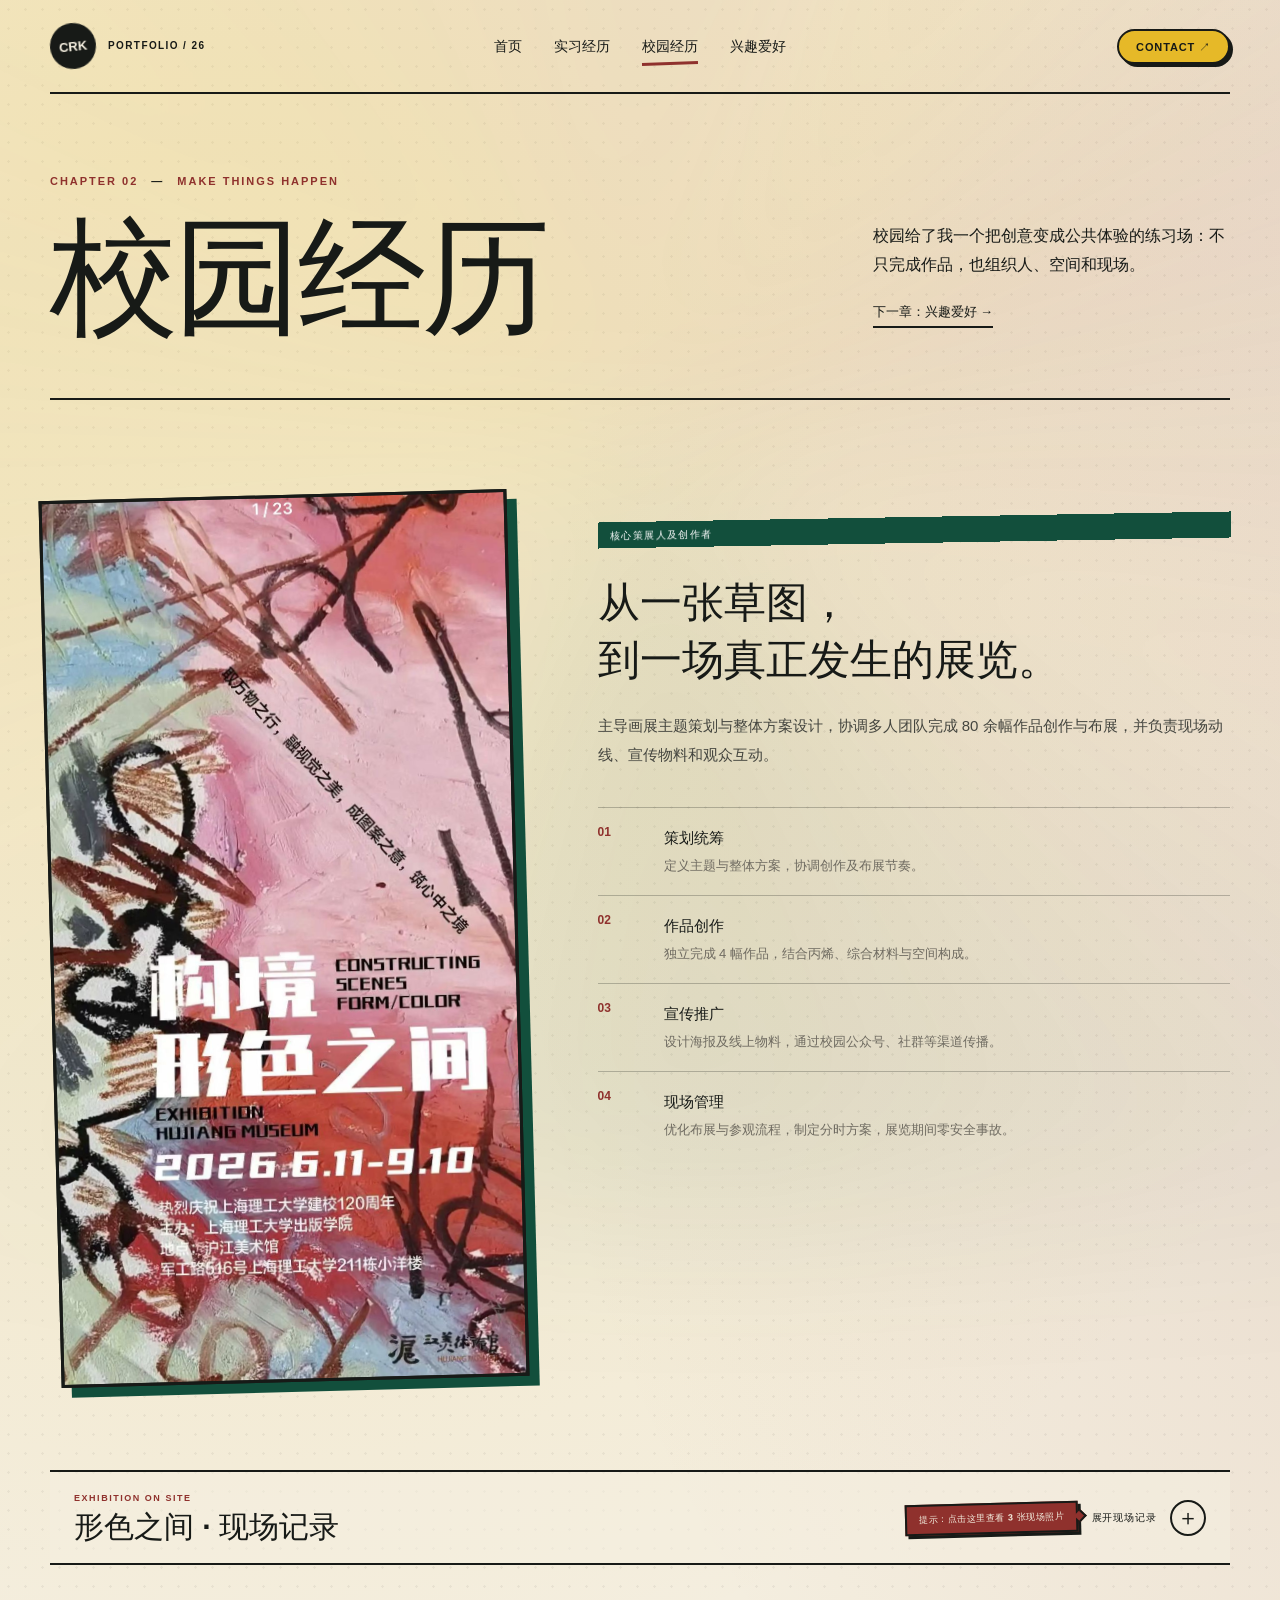
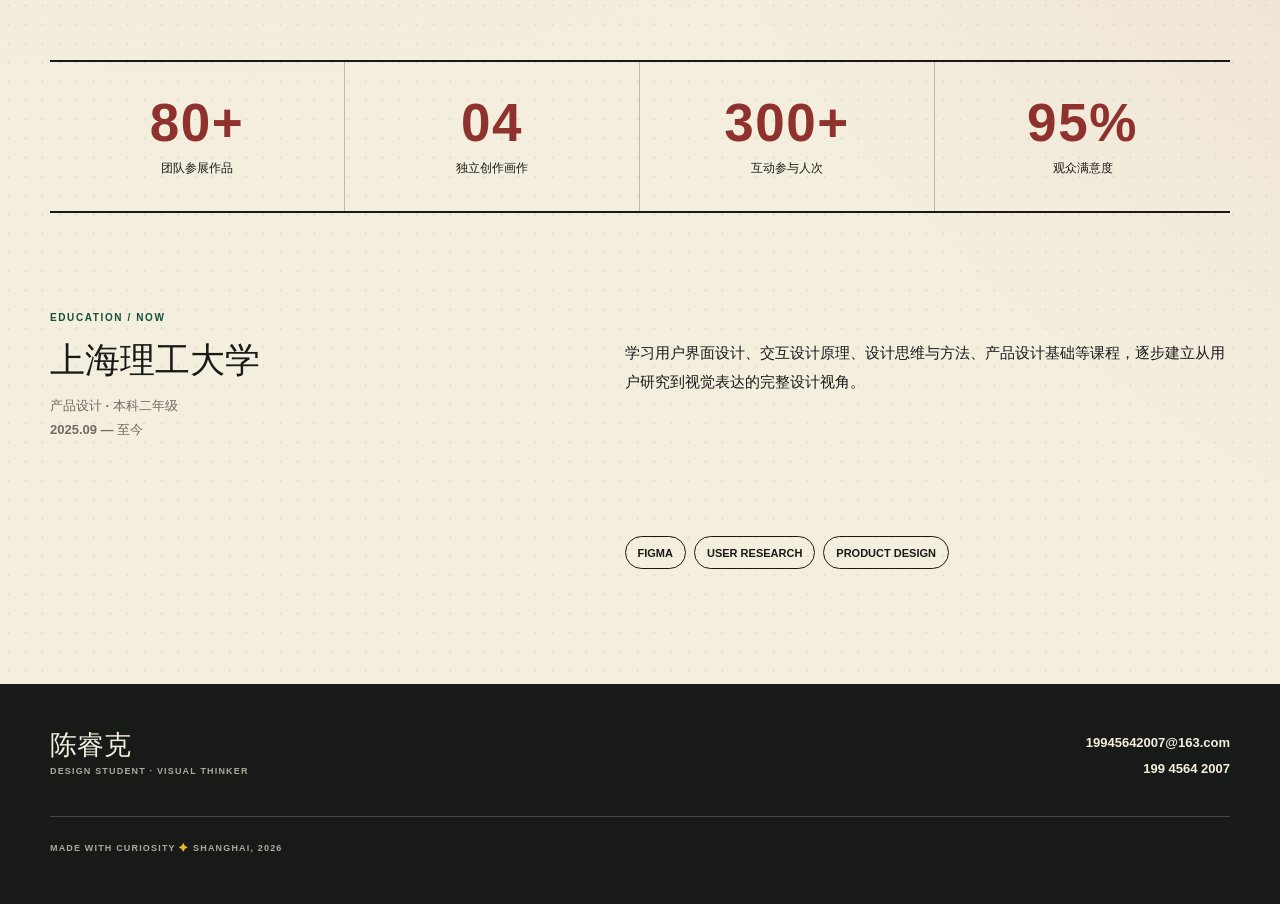
==== campus/index.html @ 0112d240 "Publish portfolio website" ====
<!DOCTYPE html><html lang="zh-CN"><head><meta charSet="utf-8"/><meta name="viewport" content="width=device-width, initial-scale=1"/><link rel="preload" href="/images/campus-exhibition-poster.jpg" as="image"/><link rel="preload" as="image" href="/images/campus-exhibition-works-01.jpg"/><link rel="preload" as="image" href="/images/campus-exhibition-works-02.jpg"/><link rel="preload" as="image" href="/images/campus-exhibition-works-03.jpg"/><link rel="stylesheet" href="/assets/index-DH_UTFpu.css" data-rsc-css-href="/assets/index-DH_UTFpu.css" data-precedence="vite-rsc/importer-resources"/><link rel="modulepreload" href="/assets/layout-segment-context-DCN4eJuO.js" crossorigin=""/><link rel="modulepreload" href="/assets/rolldown-runtime-S-ySWqyJ.js" crossorigin=""/><link rel="modulepreload" href="/assets/index-BiZocsfo.js" crossorigin=""/><link rel="modulepreload" href="/assets/framework-CXnKph_e.js" crossorigin=""/><link rel="modulepreload" href="/assets/SiteShell-CT0E9t0w.js" crossorigin=""/><link rel="modulepreload" href="/assets/link-DMBmaepp.js" crossorigin=""/><link rel="modulepreload" href="/assets/CampusExhibitionGallery-4nArXCiK.js" crossorigin=""/><title>陈睿克｜设计学生与视觉创作者</title><meta name="description" content="产品设计本科生陈睿克的个人网站：实习经历、校园经历、兴趣爱好与设计技能。"/><meta property="og:title" content="陈睿克｜设计学生与视觉创作者"/><meta property="og:description" content="产品设计本科生陈睿克的个人网站：实习经历、校园经历、兴趣爱好与设计技能。"/><meta property="og:type" content="website"/><meta property="og:image" content="https://127.0.0.1:4173/og.png"/><meta property="og:image:width" content="1536"/><meta property="og:image:height" content="804"/><meta property="og:image:alt" content="陈睿克个人网站手绘封面"/><meta name="twitter:card" content="summary_large_image"/><meta name="twitter:title" content="陈睿克｜设计学生与视觉创作者"/><meta name="twitter:description" content="产品设计本科生陈睿克的个人网站：实习经历、校园经历、兴趣爱好与设计技能。"/><meta name="twitter:image" content="https://127.0.0.1:4173/og.png"/><link rel="shortcut icon" href="https://127.0.0.1:4173/favicon.svg"/><link rel="icon" href="https://127.0.0.1:4173/favicon.svg"/><script>self.__VINEXT_RSC_PARAMS__={}</script><script>self.__VINEXT_RSC_NAV__={"pathname":"/campus","searchParams":[]}</script><link rel="modulepreload" href="/assets/index-BiZocsfo.js" />

<script>
document.addEventListener("click", function (event) {
  var link = event.target.closest && event.target.closest('a[href^="/"]');
  if (!link || link.target || event.metaKey || event.ctrlKey || event.shiftKey || event.altKey) return;
  event.preventDefault();
  event.stopImmediatePropagation();
  window.location.href = link.getAttribute("href");
}, true);
</script></head><body><div class="site-shell"><header class="site-header wrap"><a href="/" class="brand" aria-label="陈睿克个人网站首页"><span>CRK</span><i>PORTFOLIO / 26</i></a><nav aria-label="主要导航"><a href="/" class="">首页</a><a href="/experience" class="">实习经历</a><a href="/campus" class="active">校园经历</a><a href="/interests" class="">兴趣爱好</a></nav><a class="contact-pill" href="mailto:19945642007@163.com">CONTACT ↗</a></header><main><section class="page-intro wrap"><p class="page-index">CHAPTER <!-- -->02<!-- --> <span>—</span> <!-- -->MAKE THINGS HAPPEN</p><div class="page-intro-grid"><h1>校园经历</h1><div><p>校园给了我一个把创意变成公共体验的练习场：不只完成作品，也组织人、空间和现场。</p><a href="/interests">下一章：<!-- -->兴趣爱好<!-- --> →</a></div></div></section><section class="exhibition wrap"><div class="exhibition-poster real-exhibition-poster"><img src="/images/campus-exhibition-poster.jpg" alt="构境·形色之间展览正式海报"/></div><div class="exhibition-content"><div class="tag green-tag">核心策展人及创作者</div><h3>从一张草图，<br/>到一场真正发生的展览。</h3><p>主导画展主题策划与整体方案设计，协调多人团队完成 80 余幅作品创作与布展，并负责现场动线、宣传物料和观众互动。</p><ol class="process-list"><li><span>01</span><div><b>策划统筹</b><p>定义主题与整体方案，协调创作及布展节奏。</p></div></li><li><span>02</span><div><b>作品创作</b><p>独立完成 4 幅作品，结合丙烯、综合材料与空间构成。</p></div></li><li><span>03</span><div><b>宣传推广</b><p>设计海报及线上物料，通过校园公众号、社群等渠道传播。</p></div></li><li><span>04</span><div><b>现场管理</b><p>优化布展与参观流程，制定分时方案，展览期间零安全事故。</p></div></li></ol></div><section class="campus-gallery-fold"><button class="campus-gallery-toggle" type="button" aria-expanded="false" aria-controls="campus-exhibition-gallery-content"><span><i>EXHIBITION ON SITE</i><strong>形色之间 · 现场记录</strong></span><em><small class="campus-gallery-nudge">提示：点击这里查看 3 张现场照片</small><span class="campus-gallery-action">展开现场记录<b aria-hidden="true">＋</b></span></em></button><div class="campus-gallery-collapse" id="campus-exhibition-gallery-content" aria-hidden="true"><div class="campus-gallery-collapse-inner"><div class="campus-gallery-intro"><span>03 / ON SITE</span><p>从单幅作品到系列陈列，记录灯光、墙面与观看距离共同构成的展览现场。</p></div><div class="campus-exhibition-gallery" aria-label="形色之间画展现场照片"><figure class="campus-exhibition-photo campus-exhibition-photo-1"><button type="button" class="campus-photo-trigger" aria-label="放大查看：形色之间画展现场的四幅装裱作品" tabindex="-1"><img src="/images/campus-exhibition-works-01.jpg" alt="形色之间画展现场的四幅装裱作品"/><span class="photo-view-hint">点击查看 ↗</span></button><figcaption><span>0<!-- -->1</span>QUIET WALL<i>作品陈列</i></figcaption></figure><figure class="campus-exhibition-photo campus-exhibition-photo-2"><button type="button" class="campus-photo-trigger" aria-label="放大查看：形色之间画展现场的彩色绘画作品" tabindex="-1"><img src="/images/campus-exhibition-works-02.jpg" alt="形色之间画展现场的彩色绘画作品"/><span class="photo-view-hint">点击查看 ↗</span></button><figcaption><span>0<!-- -->2</span>COLOR STUDIES<i>色彩实验</i></figcaption></figure><figure class="campus-exhibition-photo campus-exhibition-photo-3"><button type="button" class="campus-photo-trigger" aria-label="放大查看：形色之间画展现场的袜子主题系列作品" tabindex="-1"><img src="/images/campus-exhibition-works-03.jpg" alt="形色之间画展现场的袜子主题系列作品"/><span class="photo-view-hint">点击查看 ↗</span></button><figcaption><span>0<!-- -->3</span>SERIES DISPLAY<i>系列布展</i></figcaption></figure></div></div></div></section></section><section class="metrics wrap" aria-label="画展成果数据"><div><strong>80+</strong><span>团队参展作品</span></div><div><strong>04</strong><span>独立创作画作</span></div><div><strong>300+</strong><span>互动参与人次</span></div><div><strong>95%</strong><span>观众满意度</span></div></section><section class="education wrap"><div><p>EDUCATION / NOW</p><h2>上海理工大学</h2><span>产品设计 · 本科二年级<br/>2025.09 — 至今</span></div><p>学习用户界面设计、交互设计原理、设计思维与方法、产品设计基础等课程，逐步建立从用户研究到视觉表达的完整设计视角。</p><div class="course-stamps"><span>FIGMA</span><span>USER RESEARCH</span><span>PRODUCT DESIGN</span></div></section></main><footer class="site-footer"><div class="wrap footer-inner"><div><b>陈睿克</b><span>DESIGN STUDENT · VISUAL THINKER</span></div><div class="footer-contact"><a href="mailto:19945642007@163.com">19945642007@163.com</a><a href="tel:19945642007">199 4564 2007</a></div><p>MADE WITH CURIOSITY <span>✦</span> SHANGHAI, 2026</p></div></footer></div><script id="_R_">import("/assets/index-BiZocsfo.js")</script></body></html><script>self.__VINEXT_RSC_CHUNKS__=self.__VINEXT_RSC_CHUNKS__||[];self.__VINEXT_RSC_CHUNKS__.push("2:I[\"8a1c26e77cc3\",[],\"Children\",1]\n3:I[\"e562e7309659\",[],\"LayoutSegmentProvider\",1]\n4:I[\"8a1c26e77cc3\",[],\"Slot\",1]\n5:I[\"d041429ec63f\",[],\"RedirectBoundary\",1]\n:HL[\"/assets/index-DH_UTFpu.css\",\"style\"]\n")</script><script>self.__VINEXT_RSC_CHUNKS__=self.__VINEXT_RSC_CHUNKS__||[];self.__VINEXT_RSC_CHUNKS__.push("0:{\"__route\":\"route:/campus\",\"__interceptionContext\":null,\"__layoutIds\":[\"layout:/\"],\"__rootLayout\":\"/\",\"page:/campus\":\"$L1\",\"layout:/\":[[[[\"$\",\"link\",\"css:/assets/index-DH_UTFpu.css\",{\"rel\":\"stylesheet\",\"precedence\":\"vite-rsc/importer-resources\",\"href\":\"/assets/index-DH_UTFpu.css\",\"data-rsc-css-href\":\"/assets/index-DH_UTFpu.css\"}],\"$undefined\"],[\"$\",\"html\",null,{\"lang\":\"zh-CN\",\"children\":[\"$\",\"body\",null,{\"children\":[\"$\",\"$L2\",null,{}]}]}]],null],\"route:/campus\":[[[\"$\",\"meta\",null,{\"charSet\":\"utf-8\"}],[[\"$\",\"title\",\"0\",{\"children\":\"陈睿克｜设计学生与视觉创作者\"}],[\"$\",\"meta\",\"1\",{\"name\":\"description\",\"content\":\"产品设计本科生陈睿克的个人网站：实习经历、校园经历、兴趣爱好与设计技能。\"}],[\"$\",\"meta\",\"2\",{\"property\":\"og:title\",\"content\":\"陈睿克｜设计学生与视觉创作者\"}],[\"$\",\"meta\",\"3\",{\"property\":\"og:description\",\"content\":\"产品设计本科生陈睿克的个人网站：实习经历、校园经历、兴趣爱好与设计技能。\"}],[\"$\",\"meta\",\"4\",{\"property\":\"og:type\",\"content\":\"website\"}],[\"$\",\"meta\",\"5\",{\"property\":\"og:image\",\"content\":\"https://127.0.0.1:4173/og.png\"}],[\"$\",\"meta\",\"6\",{\"property\":\"og:image:width\",\"content\":\"1536\"}],[\"$\",\"meta\",\"7\",{\"property\":\"og:image:height\",\"content\":\"804\"}],[\"$\",\"meta\",\"8\",{\"property\":\"og:image:alt\",\"content\":\"陈睿克个人网站手绘封面\"}],[\"$\",\"meta\",\"9\",{\"name\":\"twitter:card\",\"content\":\"summary_large_image\"}],[\"$\",\"meta\",\"10\",{\"name\":\"twitter:title\",\"content\":\"陈睿克｜设计学生与视觉创作者\"}],[\"$\",\"meta\",\"11\",{\"name\":\"twitter:description\",\"content\":\"产品设计本科生陈睿克的个人网站：实习经历、校园经历、兴趣爱好与设计技能。\"}],[\"$\",\"meta\",\"12\",{\"name\":\"twitter:image\",\"content\":\"https://127.0.0.1:4173/og.png\"}],[\"$\",\"link\",\"13\",{\"rel\":\"shortcut icon\",\"href\":\"https://127.0.0.1:4173/favicon.svg\"}],[\"$\",\"link\",\"14\",{\"rel\":\"icon\",\"href\":\"https://127.0.0.1:4173/favicon.svg\"}]],[[\"$\",\"meta\",\"0\",{\"name\":\"viewport\",\"content\":\"width=device-width, initial-scale=1\"}]]],[\"$\",\"$L3\",null,{\"segmentMap\":{\"children\":[\"campus\"]},\"children\":[\"$\",\"$L4\",null,{\"id\":\"layout:/\",\"parallelSlots\":\"$undefined\",\"children\":[\"$\",\"$L5\",null,{\"children\":[\"$\",\"$L3\",null,{\"segmentMap\":{\"children\":[]},\"children\":[\"$\",\"$L4\",null,{\"id\":\"page:/campus\"}]}]}]}]}]],\"__layoutFlags\":{\"layout:/\":\"s\"},\"__artifactCompatibility\":{\"schemaVersion\":1,\"graphVersion\":\"app-route-graph:dl4z1q60rl8c\",\"deploymentVersion\":\"9582cb26-d1fb-45c5-b78e-2c223cf45bc8\",\"appElementsSchemaVersion\":1,\"rscPayloadSchemaVersion\":1,\"rootBoundaryId\":\"/\",\"renderEpoch\":null}}\n")</script><script>self.__VINEXT_RSC_CHUNKS__=self.__VINEXT_RSC_CHUNKS__||[];self.__VINEXT_RSC_CHUNKS__.push("6:I[\"9174d106898b\",[],\"SiteShell\",1]\n7:I[\"c2747888630f\",[],\"default\",1]\n8:I[\"4f0d2c75cdfd\",[],\"CampusExhibitionGallery\",1]\n:HL[\"/images/campus-exhibition-poster.jpg\",\"image\"]\n")</script><script>self.__VINEXT_RSC_CHUNKS__=self.__VINEXT_RSC_CHUNKS__||[];self.__VINEXT_RSC_CHUNKS__.push("1:[\"$\",\"$L6\",null,{\"children\":[\"$\",\"main\",null,{\"children\":[[\"$\",\"section\",null,{\"className\":\"page-intro wrap\",\"children\":[[\"$\",\"p\",null,{\"className\":\"page-index\",\"children\":[\"CHAPTER \",\"02\",\" \",[\"$\",\"span\",null,{\"children\":\"—\"}],\" \",\"MAKE THINGS HAPPEN\"]}],[\"$\",\"div\",null,{\"className\":\"page-intro-grid\",\"children\":[[\"$\",\"h1\",null,{\"children\":\"校园经历\"}],[\"$\",\"div\",null,{\"children\":[[\"$\",\"p\",null,{\"children\":\"校园给了我一个把创意变成公共体验的练习场：不只完成作品，也组织人、空间和现场。\"}],[\"$\",\"$L7\",null,{\"href\":\"/interests\",\"children\":[\"下一章：\",\"兴趣爱好\",\" →\"]}]]}]]}]]}],[\"$\",\"section\",null,{\"className\":\"exhibition wrap\",\"children\":[[\"$\",\"div\",null,{\"className\":\"exhibition-poster real-exhibition-poster\",\"children\":[\"$\",\"img\",null,{\"src\":\"/images/campus-exhibition-poster.jpg\",\"alt\":\"构境·形色之间展览正式海报\"}]}],[\"$\",\"div\",null,{\"className\":\"exhibition-content\",\"children\":[[\"$\",\"div\",null,{\"className\":\"tag green-tag\",\"children\":\"核心策展人及创作者\"}],[\"$\",\"h3\",null,{\"children\":[\"从一张草图，\",[\"$\",\"br\",null,{}],\"到一场真正发生的展览。\"]}],[\"$\",\"p\",null,{\"children\":\"主导画展主题策划与整体方案设计，协调多人团队完成 80 余幅作品创作与布展，并负责现场动线、宣传物料和观众互动。\"}],[\"$\",\"ol\",null,{\"className\":\"process-list\",\"children\":[[\"$\",\"li\",null,{\"children\":[[\"$\",\"span\",null,{\"children\":\"01\"}],[\"$\",\"div\",null,{\"children\":[[\"$\",\"b\",null,{\"children\":\"策划统筹\"}],[\"$\",\"p\",null,{\"children\":\"定义主题与整体方案，协调创作及布展节奏。\"}]]}]]}],[\"$\",\"li\",null,{\"children\":[[\"$\",\"span\",null,{\"children\":\"02\"}],[\"$\",\"div\",null,{\"children\":[[\"$\",\"b\",null,{\"children\":\"作品创作\"}],[\"$\",\"p\",null,{\"children\":\"独立完成 4 幅作品，结合丙烯、综合材料与空间构成。\"}]]}]]}],[\"$\",\"li\",null,{\"children\":[[\"$\",\"span\",null,{\"children\":\"03\"}],[\"$\",\"div\",null,{\"children\":[[\"$\",\"b\",null,{\"children\":\"宣传推广\"}],[\"$\",\"p\",null,{\"children\":\"设计海报及线上物料，通过校园公众号、社群等渠道传播。\"}]]}]]}],[\"$\",\"li\",null,{\"children\":[[\"$\",\"span\",null,{\"children\":\"04\"}],[\"$\",\"div\",null,{\"children\":[[\"$\",\"b\",null,{\"children\":\"现场管理\"}],[\"$\",\"p\",null,{\"children\":\"优化布展与参观流程，制定分时方案，展览期间零安全事故。\"}]]}]]}]]}]]}],[\"$\",\"$L8\",null,{}]]}],[\"$\",\"section\",null,{\"className\":\"metrics wrap\",\"aria-label\":\"画展成果数据\",\"children\":[[\"$\",\"div\",\"团队参展作品\",{\"children\":[[\"$\",\"strong\",null,{\"children\":\"80+\"}],[\"$\",\"span\",null,{\"children\":\"团队参展作品\"}]]}],[\"$\",\"div\",\"独立创作画作\",{\"children\":[[\"$\",\"strong\",null,{\"children\":\"04\"}],[\"$\",\"span\",null,{\"children\":\"独立创作画作\"}]]}],[\"$\",\"div\",\"互动参与人次\",{\"children\":[[\"$\",\"strong\",null,{\"children\":\"300+\"}],[\"$\",\"span\",null,{\"children\":\"互动参与人次\"}]]}],[\"$\",\"div\",\"观众满意度\",{\"children\":[[\"$\",\"strong\",null,{\"children\":\"95%\"}],[\"$\",\"span\",null,{\"children\":\"观众满意度\"}]]}]]}],[\"$\",\"section\",null,{\"className\":\"education wrap\",\"children\":[[\"$\",\"div\",null,{\"children\":[[\"$\",\"p\",null,{\"children\":\"EDUCATION / NOW\"}],[\"$\",\"h2\",null,{\"children\":\"上海理工大学\"}],[\"$\",\"span\",null,{\"children\":[\"产品设计 · 本科二年级\",[\"$\",\"br\",null,{}],\"2025.09 — 至今\"]}]]}],[\"$\",\"p\",null,{\"children\":\"学习用户界面设计、交互设计原理、设计思维与方法、产品设计基础等课程，逐步建立从用户研究到视觉表达的完整设计视角。\"}],[\"$\",\"div\",null,{\"className\":\"course-stamps\",\"children\":[[\"$\",\"span\",null,{\"children\":\"FIGMA\"}],[\"$\",\"span\",null,{\"children\":\"USER RESEARCH\"}],[\"$\",\"span\",null,{\"children\":\"PRODUCT DESIGN\"}]]}]]}]]}]}]\n")</script><script>self.__VINEXT_RSC_DONE__=true</script>
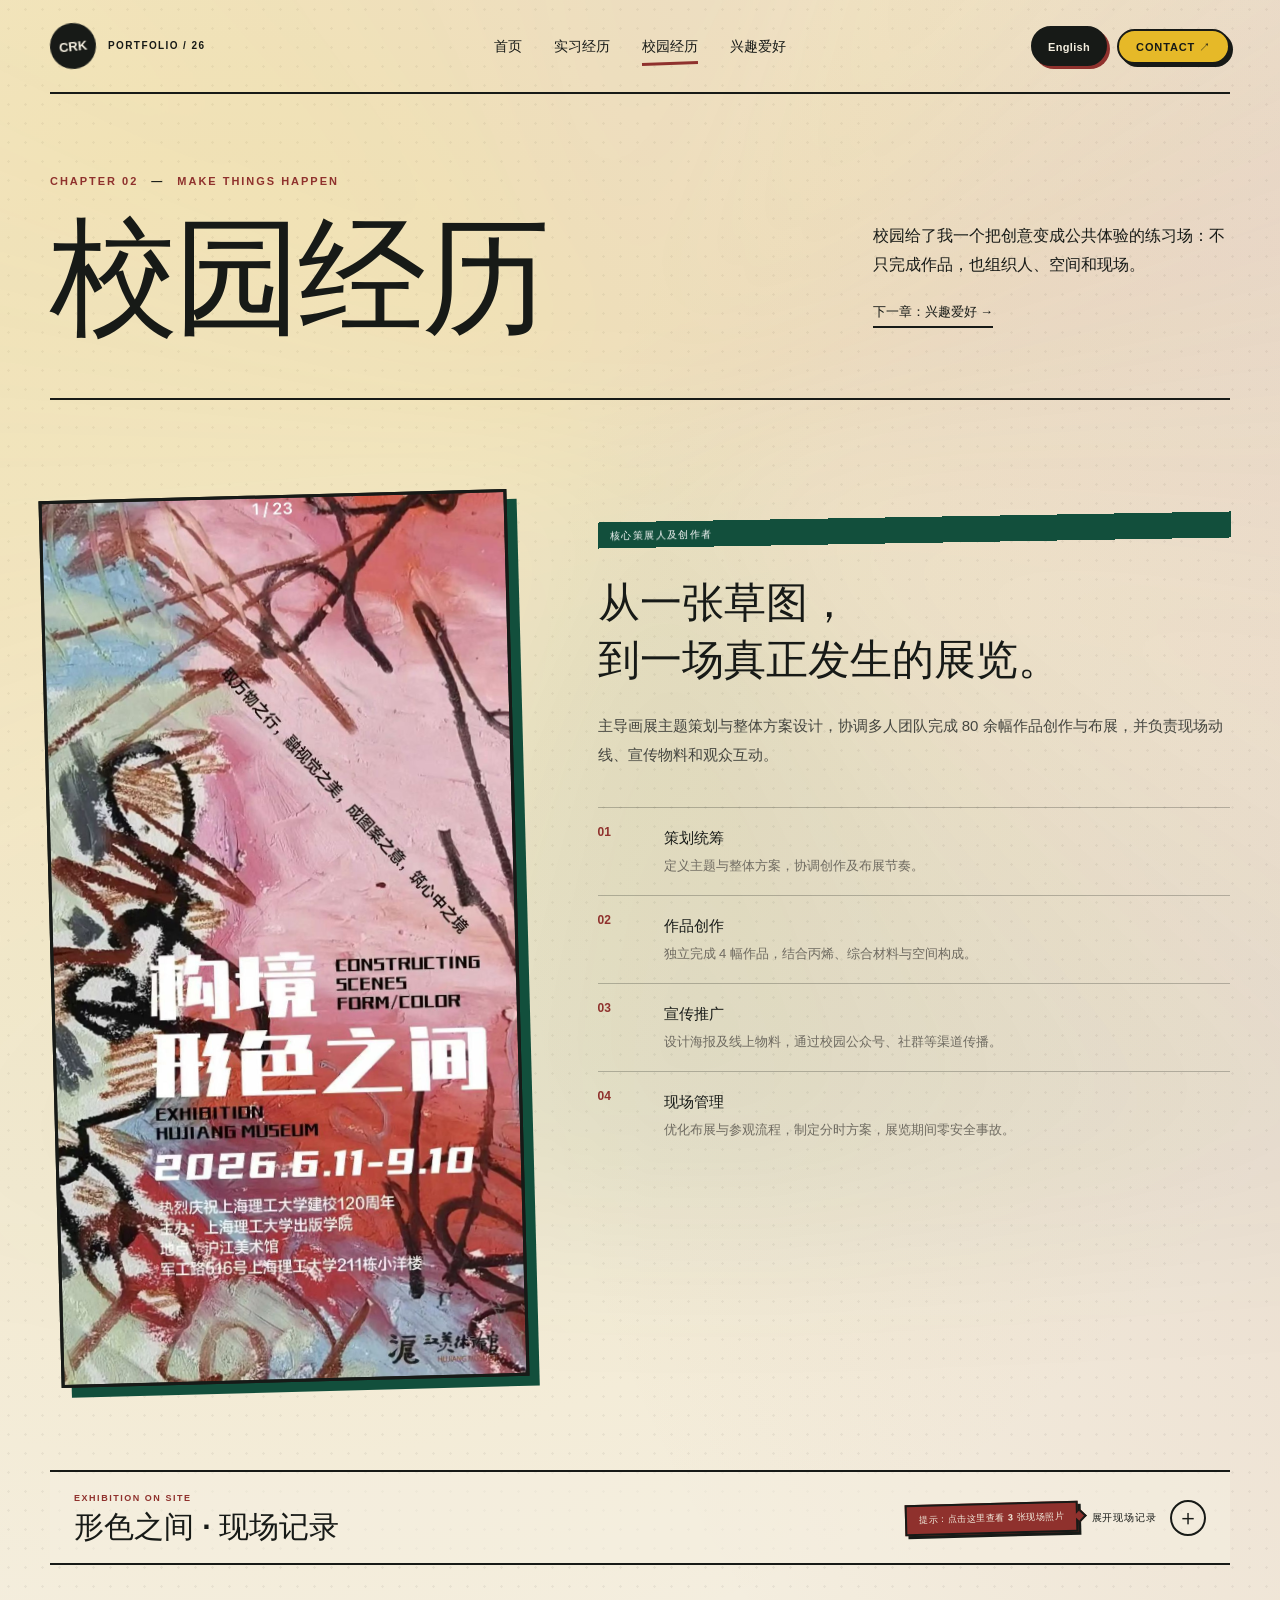
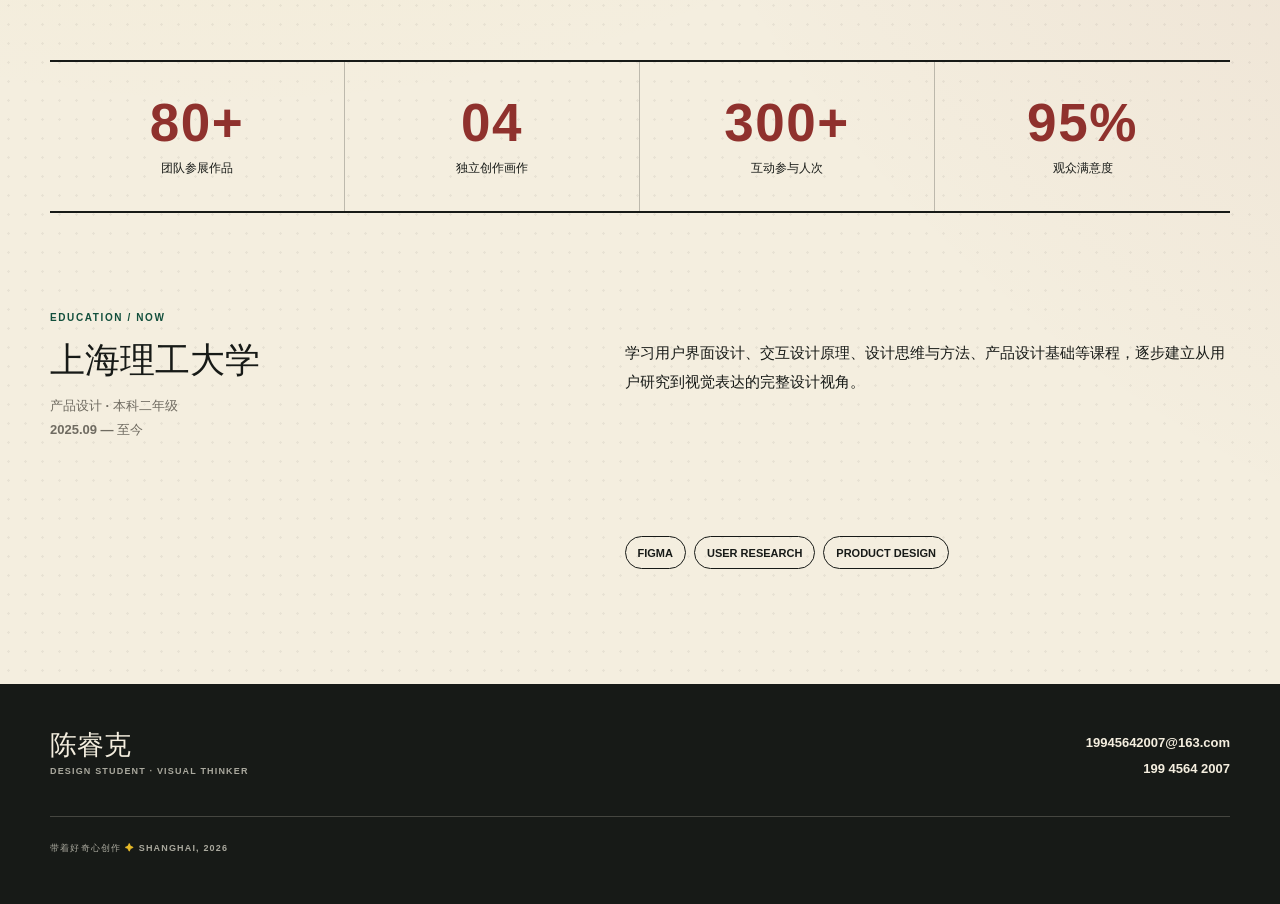
==== commit c6a337c1: "Publish portfolio website" ====
--- a/campus/index.html
+++ b/campus/index.html
@@ -1,4 +1,4 @@
-<!DOCTYPE html><html lang="zh-CN"><head><meta charSet="utf-8"/><meta name="viewport" content="width=device-width, initial-scale=1"/><link rel="preload" href="/images/campus-exhibition-poster.jpg" as="image"/><link rel="preload" as="image" href="/images/campus-exhibition-works-01.jpg"/><link rel="preload" as="image" href="/images/campus-exhibition-works-02.jpg"/><link rel="preload" as="image" href="/images/campus-exhibition-works-03.jpg"/><link rel="stylesheet" href="/assets/index-DH_UTFpu.css" data-rsc-css-href="/assets/index-DH_UTFpu.css" data-precedence="vite-rsc/importer-resources"/><link rel="modulepreload" href="/assets/layout-segment-context-DCN4eJuO.js" crossorigin=""/><link rel="modulepreload" href="/assets/rolldown-runtime-S-ySWqyJ.js" crossorigin=""/><link rel="modulepreload" href="/assets/index-BiZocsfo.js" crossorigin=""/><link rel="modulepreload" href="/assets/framework-CXnKph_e.js" crossorigin=""/><link rel="modulepreload" href="/assets/SiteShell-CT0E9t0w.js" crossorigin=""/><link rel="modulepreload" href="/assets/link-DMBmaepp.js" crossorigin=""/><link rel="modulepreload" href="/assets/CampusExhibitionGallery-4nArXCiK.js" crossorigin=""/><title>陈睿克｜设计学生与视觉创作者</title><meta name="description" content="产品设计本科生陈睿克的个人网站：实习经历、校园经历、兴趣爱好与设计技能。"/><meta property="og:title" content="陈睿克｜设计学生与视觉创作者"/><meta property="og:description" content="产品设计本科生陈睿克的个人网站：实习经历、校园经历、兴趣爱好与设计技能。"/><meta property="og:type" content="website"/><meta property="og:image" content="https://127.0.0.1:4173/og.png"/><meta property="og:image:width" content="1536"/><meta property="og:image:height" content="804"/><meta property="og:image:alt" content="陈睿克个人网站手绘封面"/><meta name="twitter:card" content="summary_large_image"/><meta name="twitter:title" content="陈睿克｜设计学生与视觉创作者"/><meta name="twitter:description" content="产品设计本科生陈睿克的个人网站：实习经历、校园经历、兴趣爱好与设计技能。"/><meta name="twitter:image" content="https://127.0.0.1:4173/og.png"/><link rel="shortcut icon" href="https://127.0.0.1:4173/favicon.svg"/><link rel="icon" href="https://127.0.0.1:4173/favicon.svg"/><script>self.__VINEXT_RSC_PARAMS__={}</script><script>self.__VINEXT_RSC_NAV__={"pathname":"/campus","searchParams":[]}</script><link rel="modulepreload" href="/assets/index-BiZocsfo.js" />
+<!DOCTYPE html><html lang="zh-CN"><head><meta charSet="utf-8"/><meta name="viewport" content="width=device-width, initial-scale=1"/><link rel="preload" as="image" href="/images/campus-exhibition-poster.jpg"/><link rel="preload" as="image" href="/images/campus-exhibition-works-01.jpg"/><link rel="preload" as="image" href="/images/campus-exhibition-works-02.jpg"/><link rel="preload" as="image" href="/images/campus-exhibition-works-03.jpg"/><link rel="stylesheet" href="/assets/index-U145ov5Q.css" data-rsc-css-href="/assets/index-U145ov5Q.css" data-precedence="vite-rsc/importer-resources"/><link rel="modulepreload" href="/assets/layout-segment-context-CY2a5dEZ.js" crossorigin=""/><link rel="modulepreload" href="/assets/rolldown-runtime-S-ySWqyJ.js" crossorigin=""/><link rel="modulepreload" href="/assets/index-kodNyCSy.js" crossorigin=""/><link rel="modulepreload" href="/assets/framework-CXnKph_e.js" crossorigin=""/><link rel="modulepreload" href="/assets/LanguageProvider-CCa76IxM.js" crossorigin=""/><link rel="modulepreload" href="/assets/page-CuTUeiBF.js" crossorigin=""/><link rel="modulepreload" href="/assets/SiteShell-BEFU6zHC.js" crossorigin=""/><link rel="modulepreload" href="/assets/PageIntro-BhbNB2Yt.js" crossorigin=""/><title>陈睿克｜设计学生与视觉创作者</title><meta name="description" content="产品设计本科生陈睿克的个人网站：实习经历、校园经历、兴趣爱好与设计技能。"/><meta property="og:title" content="陈睿克｜设计学生与视觉创作者"/><meta property="og:description" content="产品设计本科生陈睿克的个人网站：实习经历、校园经历、兴趣爱好与设计技能。"/><meta property="og:type" content="website"/><meta property="og:image" content="https://127.0.0.1:4173/og.png"/><meta property="og:image:width" content="1536"/><meta property="og:image:height" content="804"/><meta property="og:image:alt" content="陈睿克个人网站手绘封面"/><meta name="twitter:card" content="summary_large_image"/><meta name="twitter:title" content="陈睿克｜设计学生与视觉创作者"/><meta name="twitter:description" content="产品设计本科生陈睿克的个人网站：实习经历、校园经历、兴趣爱好与设计技能。"/><meta name="twitter:image" content="https://127.0.0.1:4173/og.png"/><link rel="shortcut icon" href="https://127.0.0.1:4173/favicon.svg"/><link rel="icon" href="https://127.0.0.1:4173/favicon.svg"/><script>self.__VINEXT_RSC_PARAMS__={}</script><script>self.__VINEXT_RSC_NAV__={"pathname":"/campus","searchParams":[]}</script><link rel="modulepreload" href="/assets/index-kodNyCSy.js" />
 
 <script>
 document.addEventListener("click", function (event) {
@@ -8,4 +8,4 @@
   event.stopImmediatePropagation();
   window.location.href = link.getAttribute("href");
 }, true);
-</script></head><body><div class="site-shell"><header class="site-header wrap"><a href="/" class="brand" aria-label="陈睿克个人网站首页"><span>CRK</span><i>PORTFOLIO / 26</i></a><nav aria-label="主要导航"><a href="/" class="">首页</a><a href="/experience" class="">实习经历</a><a href="/campus" class="active">校园经历</a><a href="/interests" class="">兴趣爱好</a></nav><a class="contact-pill" href="mailto:19945642007@163.com">CONTACT ↗</a></header><main><section class="page-intro wrap"><p class="page-index">CHAPTER <!-- -->02<!-- --> <span>—</span> <!-- -->MAKE THINGS HAPPEN</p><div class="page-intro-grid"><h1>校园经历</h1><div><p>校园给了我一个把创意变成公共体验的练习场：不只完成作品，也组织人、空间和现场。</p><a href="/interests">下一章：<!-- -->兴趣爱好<!-- --> →</a></div></div></section><section class="exhibition wrap"><div class="exhibition-poster real-exhibition-poster"><img src="/images/campus-exhibition-poster.jpg" alt="构境·形色之间展览正式海报"/></div><div class="exhibition-content"><div class="tag green-tag">核心策展人及创作者</div><h3>从一张草图，<br/>到一场真正发生的展览。</h3><p>主导画展主题策划与整体方案设计，协调多人团队完成 80 余幅作品创作与布展，并负责现场动线、宣传物料和观众互动。</p><ol class="process-list"><li><span>01</span><div><b>策划统筹</b><p>定义主题与整体方案，协调创作及布展节奏。</p></div></li><li><span>02</span><div><b>作品创作</b><p>独立完成 4 幅作品，结合丙烯、综合材料与空间构成。</p></div></li><li><span>03</span><div><b>宣传推广</b><p>设计海报及线上物料，通过校园公众号、社群等渠道传播。</p></div></li><li><span>04</span><div><b>现场管理</b><p>优化布展与参观流程，制定分时方案，展览期间零安全事故。</p></div></li></ol></div><section class="campus-gallery-fold"><button class="campus-gallery-toggle" type="button" aria-expanded="false" aria-controls="campus-exhibition-gallery-content"><span><i>EXHIBITION ON SITE</i><strong>形色之间 · 现场记录</strong></span><em><small class="campus-gallery-nudge">提示：点击这里查看 3 张现场照片</small><span class="campus-gallery-action">展开现场记录<b aria-hidden="true">＋</b></span></em></button><div class="campus-gallery-collapse" id="campus-exhibition-gallery-content" aria-hidden="true"><div class="campus-gallery-collapse-inner"><div class="campus-gallery-intro"><span>03 / ON SITE</span><p>从单幅作品到系列陈列，记录灯光、墙面与观看距离共同构成的展览现场。</p></div><div class="campus-exhibition-gallery" aria-label="形色之间画展现场照片"><figure class="campus-exhibition-photo campus-exhibition-photo-1"><button type="button" class="campus-photo-trigger" aria-label="放大查看：形色之间画展现场的四幅装裱作品" tabindex="-1"><img src="/images/campus-exhibition-works-01.jpg" alt="形色之间画展现场的四幅装裱作品"/><span class="photo-view-hint">点击查看 ↗</span></button><figcaption><span>0<!-- -->1</span>QUIET WALL<i>作品陈列</i></figcaption></figure><figure class="campus-exhibition-photo campus-exhibition-photo-2"><button type="button" class="campus-photo-trigger" aria-label="放大查看：形色之间画展现场的彩色绘画作品" tabindex="-1"><img src="/images/campus-exhibition-works-02.jpg" alt="形色之间画展现场的彩色绘画作品"/><span class="photo-view-hint">点击查看 ↗</span></button><figcaption><span>0<!-- -->2</span>COLOR STUDIES<i>色彩实验</i></figcaption></figure><figure class="campus-exhibition-photo campus-exhibition-photo-3"><button type="button" class="campus-photo-trigger" aria-label="放大查看：形色之间画展现场的袜子主题系列作品" tabindex="-1"><img src="/images/campus-exhibition-works-03.jpg" alt="形色之间画展现场的袜子主题系列作品"/><span class="photo-view-hint">点击查看 ↗</span></button><figcaption><span>0<!-- -->3</span>SERIES DISPLAY<i>系列布展</i></figcaption></figure></div></div></div></section></section><section class="metrics wrap" aria-label="画展成果数据"><div><strong>80+</strong><span>团队参展作品</span></div><div><strong>04</strong><span>独立创作画作</span></div><div><strong>300+</strong><span>互动参与人次</span></div><div><strong>95%</strong><span>观众满意度</span></div></section><section class="education wrap"><div><p>EDUCATION / NOW</p><h2>上海理工大学</h2><span>产品设计 · 本科二年级<br/>2025.09 — 至今</span></div><p>学习用户界面设计、交互设计原理、设计思维与方法、产品设计基础等课程，逐步建立从用户研究到视觉表达的完整设计视角。</p><div class="course-stamps"><span>FIGMA</span><span>USER RESEARCH</span><span>PRODUCT DESIGN</span></div></section></main><footer class="site-footer"><div class="wrap footer-inner"><div><b>陈睿克</b><span>DESIGN STUDENT · VISUAL THINKER</span></div><div class="footer-contact"><a href="mailto:19945642007@163.com">19945642007@163.com</a><a href="tel:19945642007">199 4564 2007</a></div><p>MADE WITH CURIOSITY <span>✦</span> SHANGHAI, 2026</p></div></footer></div><script id="_R_">import("/assets/index-BiZocsfo.js")</script></body></html><script>self.__VINEXT_RSC_CHUNKS__=self.__VINEXT_RSC_CHUNKS__||[];self.__VINEXT_RSC_CHUNKS__.push("2:I[\"8a1c26e77cc3\",[],\"Children\",1]\n3:I[\"e562e7309659\",[],\"LayoutSegmentProvider\",1]\n4:I[\"8a1c26e77cc3\",[],\"Slot\",1]\n5:I[\"d041429ec63f\",[],\"RedirectBoundary\",1]\n:HL[\"/assets/index-DH_UTFpu.css\",\"style\"]\n")</script><script>self.__VINEXT_RSC_CHUNKS__=self.__VINEXT_RSC_CHUNKS__||[];self.__VINEXT_RSC_CHUNKS__.push("0:{\"__route\":\"route:/campus\",\"__interceptionContext\":null,\"__layoutIds\":[\"layout:/\"],\"__rootLayout\":\"/\",\"page:/campus\":\"$L1\",\"layout:/\":[[[[\"$\",\"link\",\"css:/assets/index-DH_UTFpu.css\",{\"rel\":\"stylesheet\",\"precedence\":\"vite-rsc/importer-resources\",\"href\":\"/assets/index-DH_UTFpu.css\",\"data-rsc-css-href\":\"/assets/index-DH_UTFpu.css\"}],\"$undefined\"],[\"$\",\"html\",null,{\"lang\":\"zh-CN\",\"children\":[\"$\",\"body\",null,{\"children\":[\"$\",\"$L2\",null,{}]}]}]],null],\"route:/campus\":[[[\"$\",\"meta\",null,{\"charSet\":\"utf-8\"}],[[\"$\",\"title\",\"0\",{\"children\":\"陈睿克｜设计学生与视觉创作者\"}],[\"$\",\"meta\",\"1\",{\"name\":\"description\",\"content\":\"产品设计本科生陈睿克的个人网站：实习经历、校园经历、兴趣爱好与设计技能。\"}],[\"$\",\"meta\",\"2\",{\"property\":\"og:title\",\"content\":\"陈睿克｜设计学生与视觉创作者\"}],[\"$\",\"meta\",\"3\",{\"property\":\"og:description\",\"content\":\"产品设计本科生陈睿克的个人网站：实习经历、校园经历、兴趣爱好与设计技能。\"}],[\"$\",\"meta\",\"4\",{\"property\":\"og:type\",\"content\":\"website\"}],[\"$\",\"meta\",\"5\",{\"property\":\"og:image\",\"content\":\"https://127.0.0.1:4173/og.png\"}],[\"$\",\"meta\",\"6\",{\"property\":\"og:image:width\",\"content\":\"1536\"}],[\"$\",\"meta\",\"7\",{\"property\":\"og:image:height\",\"content\":\"804\"}],[\"$\",\"meta\",\"8\",{\"property\":\"og:image:alt\",\"content\":\"陈睿克个人网站手绘封面\"}],[\"$\",\"meta\",\"9\",{\"name\":\"twitter:card\",\"content\":\"summary_large_image\"}],[\"$\",\"meta\",\"10\",{\"name\":\"twitter:title\",\"content\":\"陈睿克｜设计学生与视觉创作者\"}],[\"$\",\"meta\",\"11\",{\"name\":\"twitter:description\",\"content\":\"产品设计本科生陈睿克的个人网站：实习经历、校园经历、兴趣爱好与设计技能。\"}],[\"$\",\"meta\",\"12\",{\"name\":\"twitter:image\",\"content\":\"https://127.0.0.1:4173/og.png\"}],[\"$\",\"link\",\"13\",{\"rel\":\"shortcut icon\",\"href\":\"https://127.0.0.1:4173/favicon.svg\"}],[\"$\",\"link\",\"14\",{\"rel\":\"icon\",\"href\":\"https://127.0.0.1:4173/favicon.svg\"}]],[[\"$\",\"meta\",\"0\",{\"name\":\"viewport\",\"content\":\"width=device-width, initial-scale=1\"}]]],[\"$\",\"$L3\",null,{\"segmentMap\":{\"children\":[\"campus\"]},\"children\":[\"$\",\"$L4\",null,{\"id\":\"layout:/\",\"parallelSlots\":\"$undefined\",\"children\":[\"$\",\"$L5\",null,{\"children\":[\"$\",\"$L3\",null,{\"segmentMap\":{\"children\":[]},\"children\":[\"$\",\"$L4\",null,{\"id\":\"page:/campus\"}]}]}]}]}]],\"__layoutFlags\":{\"layout:/\":\"s\"},\"__artifactCompatibility\":{\"schemaVersion\":1,\"graphVersion\":\"app-route-graph:dl4z1q60rl8c\",\"deploymentVersion\":\"9582cb26-d1fb-45c5-b78e-2c223cf45bc8\",\"appElementsSchemaVersion\":1,\"rscPayloadSchemaVersion\":1,\"rootBoundaryId\":\"/\",\"renderEpoch\":null}}\n")</script><script>self.__VINEXT_RSC_CHUNKS__=self.__VINEXT_RSC_CHUNKS__||[];self.__VINEXT_RSC_CHUNKS__.push("6:I[\"9174d106898b\",[],\"SiteShell\",1]\n7:I[\"c2747888630f\",[],\"default\",1]\n8:I[\"4f0d2c75cdfd\",[],\"CampusExhibitionGallery\",1]\n:HL[\"/images/campus-exhibition-poster.jpg\",\"image\"]\n")</script><script>self.__VINEXT_RSC_CHUNKS__=self.__VINEXT_RSC_CHUNKS__||[];self.__VINEXT_RSC_CHUNKS__.push("1:[\"$\",\"$L6\",null,{\"children\":[\"$\",\"main\",null,{\"children\":[[\"$\",\"section\",null,{\"className\":\"page-intro wrap\",\"children\":[[\"$\",\"p\",null,{\"className\":\"page-index\",\"children\":[\"CHAPTER \",\"02\",\" \",[\"$\",\"span\",null,{\"children\":\"—\"}],\" \",\"MAKE THINGS HAPPEN\"]}],[\"$\",\"div\",null,{\"className\":\"page-intro-grid\",\"children\":[[\"$\",\"h1\",null,{\"children\":\"校园经历\"}],[\"$\",\"div\",null,{\"children\":[[\"$\",\"p\",null,{\"children\":\"校园给了我一个把创意变成公共体验的练习场：不只完成作品，也组织人、空间和现场。\"}],[\"$\",\"$L7\",null,{\"href\":\"/interests\",\"children\":[\"下一章：\",\"兴趣爱好\",\" →\"]}]]}]]}]]}],[\"$\",\"section\",null,{\"className\":\"exhibition wrap\",\"children\":[[\"$\",\"div\",null,{\"className\":\"exhibition-poster real-exhibition-poster\",\"children\":[\"$\",\"img\",null,{\"src\":\"/images/campus-exhibition-poster.jpg\",\"alt\":\"构境·形色之间展览正式海报\"}]}],[\"$\",\"div\",null,{\"className\":\"exhibition-content\",\"children\":[[\"$\",\"div\",null,{\"className\":\"tag green-tag\",\"children\":\"核心策展人及创作者\"}],[\"$\",\"h3\",null,{\"children\":[\"从一张草图，\",[\"$\",\"br\",null,{}],\"到一场真正发生的展览。\"]}],[\"$\",\"p\",null,{\"children\":\"主导画展主题策划与整体方案设计，协调多人团队完成 80 余幅作品创作与布展，并负责现场动线、宣传物料和观众互动。\"}],[\"$\",\"ol\",null,{\"className\":\"process-list\",\"children\":[[\"$\",\"li\",null,{\"children\":[[\"$\",\"span\",null,{\"children\":\"01\"}],[\"$\",\"div\",null,{\"children\":[[\"$\",\"b\",null,{\"children\":\"策划统筹\"}],[\"$\",\"p\",null,{\"children\":\"定义主题与整体方案，协调创作及布展节奏。\"}]]}]]}],[\"$\",\"li\",null,{\"children\":[[\"$\",\"span\",null,{\"children\":\"02\"}],[\"$\",\"div\",null,{\"children\":[[\"$\",\"b\",null,{\"children\":\"作品创作\"}],[\"$\",\"p\",null,{\"children\":\"独立完成 4 幅作品，结合丙烯、综合材料与空间构成。\"}]]}]]}],[\"$\",\"li\",null,{\"children\":[[\"$\",\"span\",null,{\"children\":\"03\"}],[\"$\",\"div\",null,{\"children\":[[\"$\",\"b\",null,{\"children\":\"宣传推广\"}],[\"$\",\"p\",null,{\"children\":\"设计海报及线上物料，通过校园公众号、社群等渠道传播。\"}]]}]]}],[\"$\",\"li\",null,{\"children\":[[\"$\",\"span\",null,{\"children\":\"04\"}],[\"$\",\"div\",null,{\"children\":[[\"$\",\"b\",null,{\"children\":\"现场管理\"}],[\"$\",\"p\",null,{\"children\":\"优化布展与参观流程，制定分时方案，展览期间零安全事故。\"}]]}]]}]]}]]}],[\"$\",\"$L8\",null,{}]]}],[\"$\",\"section\",null,{\"className\":\"metrics wrap\",\"aria-label\":\"画展成果数据\",\"children\":[[\"$\",\"div\",\"团队参展作品\",{\"children\":[[\"$\",\"strong\",null,{\"children\":\"80+\"}],[\"$\",\"span\",null,{\"children\":\"团队参展作品\"}]]}],[\"$\",\"div\",\"独立创作画作\",{\"children\":[[\"$\",\"strong\",null,{\"children\":\"04\"}],[\"$\",\"span\",null,{\"children\":\"独立创作画作\"}]]}],[\"$\",\"div\",\"互动参与人次\",{\"children\":[[\"$\",\"strong\",null,{\"children\":\"300+\"}],[\"$\",\"span\",null,{\"children\":\"互动参与人次\"}]]}],[\"$\",\"div\",\"观众满意度\",{\"children\":[[\"$\",\"strong\",null,{\"children\":\"95%\"}],[\"$\",\"span\",null,{\"children\":\"观众满意度\"}]]}]]}],[\"$\",\"section\",null,{\"className\":\"education wrap\",\"children\":[[\"$\",\"div\",null,{\"children\":[[\"$\",\"p\",null,{\"children\":\"EDUCATION / NOW\"}],[\"$\",\"h2\",null,{\"children\":\"上海理工大学\"}],[\"$\",\"span\",null,{\"children\":[\"产品设计 · 本科二年级\",[\"$\",\"br\",null,{}],\"2025.09 — 至今\"]}]]}],[\"$\",\"p\",null,{\"children\":\"学习用户界面设计、交互设计原理、设计思维与方法、产品设计基础等课程，逐步建立从用户研究到视觉表达的完整设计视角。\"}],[\"$\",\"div\",null,{\"className\":\"course-stamps\",\"children\":[[\"$\",\"span\",null,{\"children\":\"FIGMA\"}],[\"$\",\"span\",null,{\"children\":\"USER RESEARCH\"}],[\"$\",\"span\",null,{\"children\":\"PRODUCT DESIGN\"}]]}]]}]]}]}]\n")</script><script>self.__VINEXT_RSC_DONE__=true</script>+</script></head><body><div class="site-shell"><header class="site-header wrap"><a href="/" class="brand" aria-label="陈睿克个人网站首页"><span>CRK</span><i>PORTFOLIO / 26</i></a><nav aria-label="主要导航"><a href="/" class="">首页</a><a href="/experience" class="">实习经历</a><a href="/campus" class="active">校园经历</a><a href="/interests" class="">兴趣爱好</a></nav><div class="header-actions"><button type="button" class="language-toggle" aria-label="Switch to English">English</button><a class="contact-pill" href="mailto:19945642007@163.com">CONTACT ↗</a></div></header><main><section class="page-intro wrap"><p class="page-index">CHAPTER <!-- -->02<!-- --> <span>—</span> <!-- -->MAKE THINGS HAPPEN</p><div class="page-intro-grid"><h1>校园经历</h1><div><p>校园给了我一个把创意变成公共体验的练习场：不只完成作品，也组织人、空间和现场。</p><a href="/interests">下一章：<!-- -->兴趣爱好<!-- --> →</a></div></div></section><section class="exhibition wrap"><div class="exhibition-poster real-exhibition-poster"><img src="/images/campus-exhibition-poster.jpg" alt="构境·形色之间展览正式海报"/></div><div class="exhibition-content"><div class="tag green-tag">核心策展人及创作者</div><h3>从一张草图，<br/>到一场真正发生的展览。</h3><p>主导画展主题策划与整体方案设计，协调多人团队完成 80 余幅作品创作与布展，并负责现场动线、宣传物料和观众互动。</p><ol class="process-list"><li><span>01</span><div><b>策划统筹</b><p>定义主题与整体方案，协调创作及布展节奏。</p></div></li><li><span>02</span><div><b>作品创作</b><p>独立完成 4 幅作品，结合丙烯、综合材料与空间构成。</p></div></li><li><span>03</span><div><b>宣传推广</b><p>设计海报及线上物料，通过校园公众号、社群等渠道传播。</p></div></li><li><span>04</span><div><b>现场管理</b><p>优化布展与参观流程，制定分时方案，展览期间零安全事故。</p></div></li></ol></div><section class="campus-gallery-fold"><button class="campus-gallery-toggle" type="button" aria-expanded="false" aria-controls="campus-exhibition-gallery-content"><span><i>EXHIBITION ON SITE</i><strong>形色之间 · 现场记录</strong></span><em><small class="campus-gallery-nudge">提示：点击这里查看 3 张现场照片</small><span class="campus-gallery-action">展开现场记录<b aria-hidden="true">＋</b></span></em></button><div class="campus-gallery-collapse" id="campus-exhibition-gallery-content" aria-hidden="true"><div class="campus-gallery-collapse-inner"><div class="campus-gallery-intro"><span>03 / ON SITE</span><p>从单幅作品到系列陈列，记录灯光、墙面与观看距离共同构成的展览现场。</p></div><div class="campus-exhibition-gallery" aria-label="形色之间画展现场照片"><figure class="campus-exhibition-photo campus-exhibition-photo-1"><button type="button" class="campus-photo-trigger" aria-label="放大查看：形色之间画展现场的四幅装裱作品" tabindex="-1"><img src="/images/campus-exhibition-works-01.jpg" alt="形色之间画展现场的四幅装裱作品"/><span class="photo-view-hint">点击查看<!-- --> ↗</span></button><figcaption><span>0<!-- -->1</span>QUIET WALL<i>作品陈列</i></figcaption></figure><figure class="campus-exhibition-photo campus-exhibition-photo-2"><button type="button" class="campus-photo-trigger" aria-label="放大查看：形色之间画展现场的彩色绘画作品" tabindex="-1"><img src="/images/campus-exhibition-works-02.jpg" alt="形色之间画展现场的彩色绘画作品"/><span class="photo-view-hint">点击查看<!-- --> ↗</span></button><figcaption><span>0<!-- -->2</span>COLOR STUDIES<i>色彩实验</i></figcaption></figure><figure class="campus-exhibition-photo campus-exhibition-photo-3"><button type="button" class="campus-photo-trigger" aria-label="放大查看：形色之间画展现场的袜子主题系列作品" tabindex="-1"><img src="/images/campus-exhibition-works-03.jpg" alt="形色之间画展现场的袜子主题系列作品"/><span class="photo-view-hint">点击查看<!-- --> ↗</span></button><figcaption><span>0<!-- -->3</span>SERIES DISPLAY<i>系列布展</i></figcaption></figure></div></div></div></section></section><section class="metrics wrap" aria-label="画展成果数据"><div><strong>80+</strong><span>团队参展作品</span></div><div><strong>04</strong><span>独立创作画作</span></div><div><strong>300+</strong><span>互动参与人次</span></div><div><strong>95%</strong><span>观众满意度</span></div></section><section class="education wrap"><div><p>EDUCATION / NOW</p><h2>上海理工大学</h2><span>产品设计 · 本科二年级<br/>2025.09 — 至今</span></div><p>学习用户界面设计、交互设计原理、设计思维与方法、产品设计基础等课程，逐步建立从用户研究到视觉表达的完整设计视角。</p><div class="course-stamps"><span>FIGMA</span><span>USER RESEARCH</span><span>PRODUCT DESIGN</span></div></section></main><footer class="site-footer"><div class="wrap footer-inner"><div><b>陈睿克</b><span>DESIGN STUDENT · VISUAL THINKER</span></div><div class="footer-contact"><a href="mailto:19945642007@163.com">19945642007@163.com</a><a href="tel:19945642007">199 4564 2007</a></div><p>带着好奇心创作<!-- --> <span>✦</span> SHANGHAI, 2026</p></div></footer></div><script id="_R_">import("/assets/index-kodNyCSy.js")</script></body></html><script>self.__VINEXT_RSC_CHUNKS__=self.__VINEXT_RSC_CHUNKS__||[];self.__VINEXT_RSC_CHUNKS__.push("2:I[\"670bb90434db\",[],\"LanguageProvider\",1]\n3:I[\"8a1c26e77cc3\",[],\"Children\",1]\n4:I[\"e562e7309659\",[],\"LayoutSegmentProvider\",1]\n5:I[\"8a1c26e77cc3\",[],\"Slot\",1]\n6:I[\"d041429ec63f\",[],\"RedirectBoundary\",1]\n:HL[\"/assets/index-U145ov5Q.css\",\"style\"]\n")</script><script>self.__VINEXT_RSC_CHUNKS__=self.__VINEXT_RSC_CHUNKS__||[];self.__VINEXT_RSC_CHUNKS__.push("0:{\"__route\":\"route:/campus\",\"__interceptionContext\":null,\"__layoutIds\":[\"layout:/\"],\"__rootLayout\":\"/\",\"page:/campus\":\"$L1\",\"layout:/\":[[[[\"$\",\"link\",\"css:/assets/index-U145ov5Q.css\",{\"rel\":\"stylesheet\",\"precedence\":\"vite-rsc/importer-resources\",\"href\":\"/assets/index-U145ov5Q.css\",\"data-rsc-css-href\":\"/assets/index-U145ov5Q.css\"}],\"$undefined\"],[\"$\",\"html\",null,{\"lang\":\"zh-CN\",\"children\":[\"$\",\"body\",null,{\"children\":[\"$\",\"$L2\",null,{\"children\":[\"$\",\"$L3\",null,{}]}]}]}]],null],\"route:/campus\":[[[\"$\",\"meta\",null,{\"charSet\":\"utf-8\"}],[[\"$\",\"title\",\"0\",{\"children\":\"陈睿克｜设计学生与视觉创作者\"}],[\"$\",\"meta\",\"1\",{\"name\":\"description\",\"content\":\"产品设计本科生陈睿克的个人网站：实习经历、校园经历、兴趣爱好与设计技能。\"}],[\"$\",\"meta\",\"2\",{\"property\":\"og:title\",\"content\":\"陈睿克｜设计学生与视觉创作者\"}],[\"$\",\"meta\",\"3\",{\"property\":\"og:description\",\"content\":\"产品设计本科生陈睿克的个人网站：实习经历、校园经历、兴趣爱好与设计技能。\"}],[\"$\",\"meta\",\"4\",{\"property\":\"og:type\",\"content\":\"website\"}],[\"$\",\"meta\",\"5\",{\"property\":\"og:image\",\"content\":\"https://127.0.0.1:4173/og.png\"}],[\"$\",\"meta\",\"6\",{\"property\":\"og:image:width\",\"content\":\"1536\"}],[\"$\",\"meta\",\"7\",{\"property\":\"og:image:height\",\"content\":\"804\"}],[\"$\",\"meta\",\"8\",{\"property\":\"og:image:alt\",\"content\":\"陈睿克个人网站手绘封面\"}],[\"$\",\"meta\",\"9\",{\"name\":\"twitter:card\",\"content\":\"summary_large_image\"}],[\"$\",\"meta\",\"10\",{\"name\":\"twitter:title\",\"content\":\"陈睿克｜设计学生与视觉创作者\"}],[\"$\",\"meta\",\"11\",{\"name\":\"twitter:description\",\"content\":\"产品设计本科生陈睿克的个人网站：实习经历、校园经历、兴趣爱好与设计技能。\"}],[\"$\",\"meta\",\"12\",{\"name\":\"twitter:image\",\"content\":\"https://127.0.0.1:4173/og.png\"}],[\"$\",\"link\",\"13\",{\"rel\":\"shortcut icon\",\"href\":\"https://127.0.0.1:4173/favicon.svg\"}],[\"$\",\"link\",\"14\",{\"rel\":\"icon\",\"href\":\"https://127.0.0.1:4173/favicon.svg\"}]],[[\"$\",\"meta\",\"0\",{\"name\":\"viewport\",\"content\":\"width=device-width, initial-scale=1\"}]]],[\"$\",\"$L4\",null,{\"segmentMap\":{\"children\":[\"campus\"]},\"children\":[\"$\",\"$L5\",null,{\"id\":\"layout:/\",\"parallelSlots\":\"$undefined\",\"children\":[\"$\",\"$L6\",null,{\"children\":[\"$\",\"$L4\",null,{\"segmentMap\":{\"children\":[]},\"children\":[\"$\",\"$L5\",null,{\"id\":\"page:/campus\"}]}]}]}]}]],\"__layoutFlags\":{\"layout:/\":\"s\"},\"__artifactCompatibility\":{\"schemaVersion\":1,\"graphVersion\":\"app-route-graph:dl4z1q60rl8c\",\"deploymentVersion\":\"e5432ca6-3b46-499a-8b40-ca2119b04684\",\"appElementsSchemaVersion\":1,\"rscPayloadSchemaVersion\":1,\"rootBoundaryId\":\"/\",\"renderEpoch\":null}}\n")</script><script>self.__VINEXT_RSC_CHUNKS__=self.__VINEXT_RSC_CHUNKS__||[];self.__VINEXT_RSC_CHUNKS__.push("7:I[\"53e7875b55a9\",[],\"default\",1]\n1:[\"$\",\"$L7\",null,{\"params\":\"$@8\",\"searchParams\":\"$@9\"}]\n")</script><script>self.__VINEXT_RSC_CHUNKS__=self.__VINEXT_RSC_CHUNKS__||[];self.__VINEXT_RSC_CHUNKS__.push("8:{}\n9:{}\n")</script><script>self.__VINEXT_RSC_DONE__=true</script>
